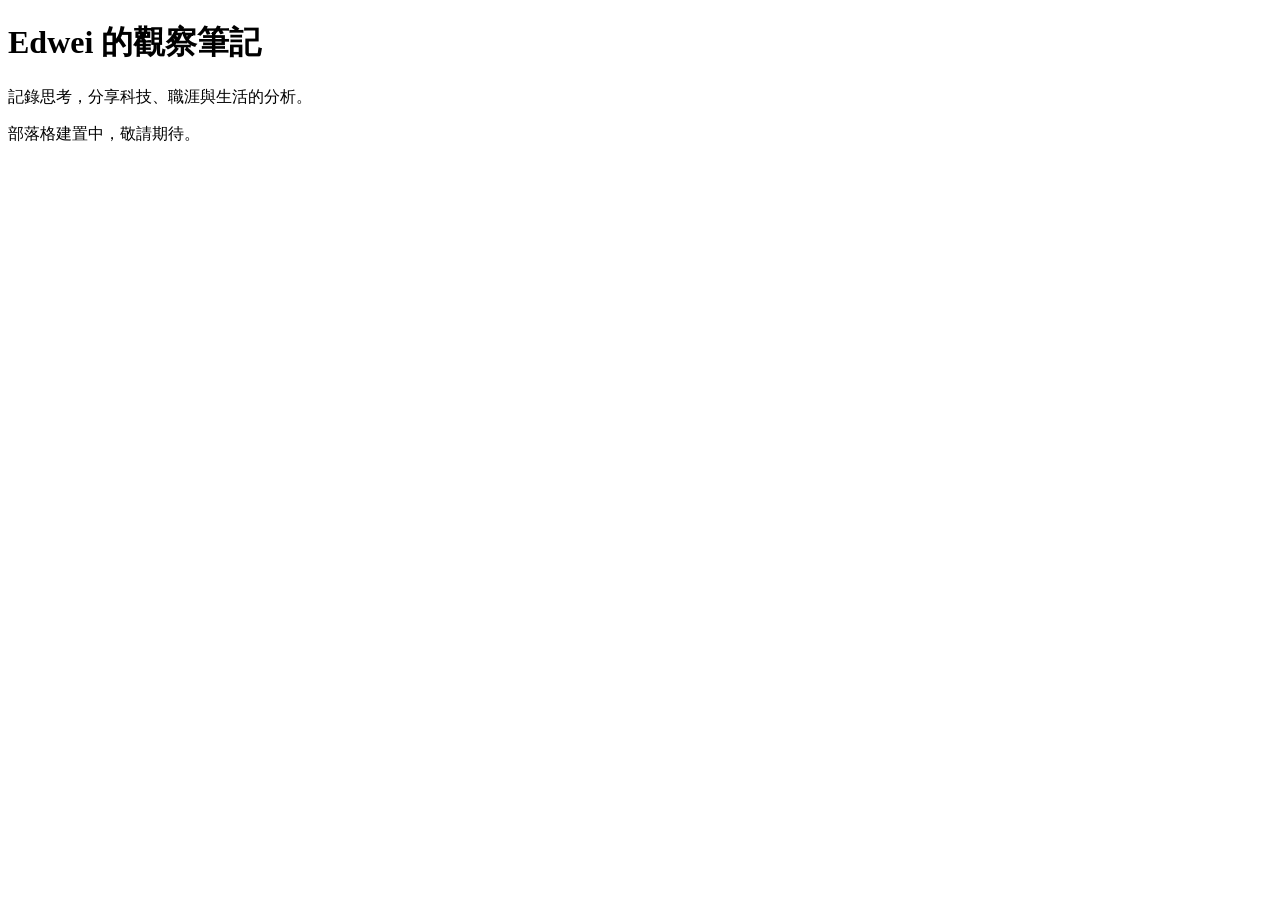
==== index.html @ 311a7c7f "Create index.html 新增首頁標題與部落格簡介，作為 GitHub Pages 上線的初始版本。" ====
<!doctype html>
<html lang="zh-Hant">
<head>
  <meta charset="utf-8">
  <meta name="viewport" content="width=device-width, initial-scale=1">
  <title>Edwei 的觀察筆記</title>
</head>
<body>
  <h1>Edwei 的觀察筆記</h1>
  <p>記錄思考，分享科技、職涯與生活的分析。</p>
  <p>部落格建置中，敬請期待。</p>
</body>
</html>
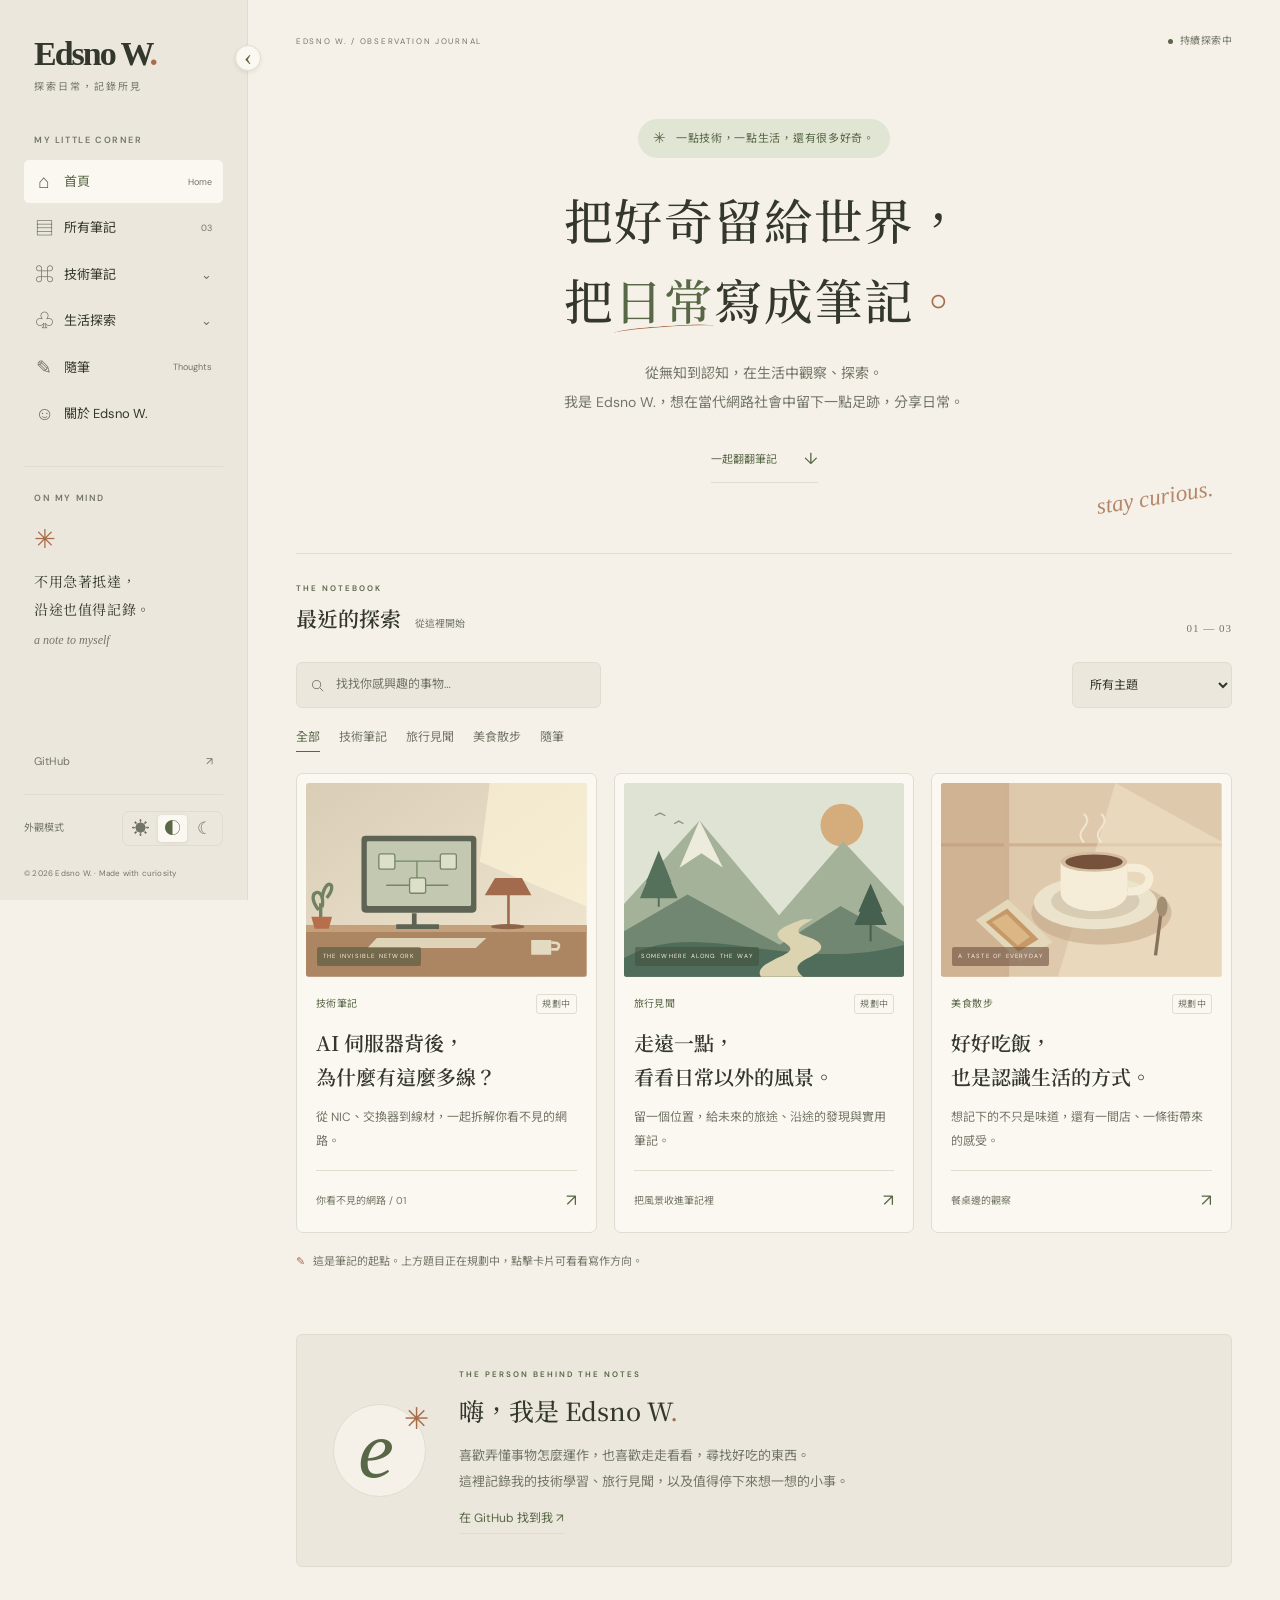
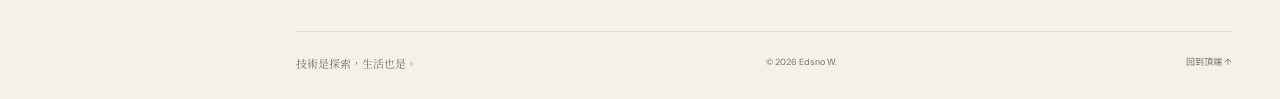
==== commit 486ecd16: "Build Edsno W. personal journal homepage" ====
--- a/index.html
+++ b/index.html
@@ -3,11 +3,60 @@
 <head>
   <meta charset="utf-8">
   <meta name="viewport" content="width=device-width, initial-scale=1">
-  <title>Edwei 的觀察筆記</title>
+  <meta name="description" content="Edsno W. 的觀察筆記。從無知到認知，在生活中觀察、探索。我是 Edsno W.，想在當代網路社會中留下一點足跡，分享日常。">
+  <meta name="color-scheme" content="light dark">
+  <title>Edsno W. 的觀察筆記 — 探索日常，記錄所見</title>
+  <script>
+    (() => {
+      let preference = 'auto';
+      try { preference = localStorage.getItem('edwei-theme') || 'auto'; } catch {}
+      if (!['auto','light','dark'].includes(preference)) preference = 'auto';
+      document.documentElement.dataset.preference = preference;
+      document.documentElement.dataset.theme = preference === 'auto' ? (matchMedia('(prefers-color-scheme: dark)').matches ? 'dark' : 'light') : preference;
+    })();
+  </script>
+  <link rel="stylesheet" href="style.css?v=2">
+  <script src="script.js" defer></script>
 </head>
 <body>
-  <h1>Edwei 的觀察筆記</h1>
-  <p>記錄思考，分享科技、職涯與生活的分析。</p>
-  <p>部落格建置中，敬請期待。</p>
+  <a class="skip-link" href="#main">跳至主要內容</a>
+  <button class="sidebar-toggle" aria-controls="sidebar" aria-expanded="true" aria-label="收合側邊欄"><span aria-hidden="true">‹</span></button>
+  <aside id="sidebar" class="sidebar" aria-label="網站導覽">
+    <a class="brand" href="./"><span class="brand-name">Edsno W<span>.</span></span><span class="brand-caption">探索日常，記錄所見</span></a>
+    <span class="sidebar-label">MY LITTLE CORNER</span>
+    <nav aria-label="主要導覽">
+      <a class="nav-item selected" href="#main"><span aria-hidden="true">⌂</span>首頁<span class="nav-en">Home</span></a>
+      <a class="nav-item" href="#journal" data-filter="全部"><span aria-hidden="true">▤</span>所有筆記<span class="count">03</span></a>
+      <details class="category"><summary><span aria-hidden="true">⌘</span>技術筆記<span class="chevron" aria-hidden="true">⌄</span></summary><div class="subnav"><button data-filter="技術">全部技術筆記</button><button data-filter="網路基礎">網路與資料中心</button><button data-filter="工具應用">工具與實作</button></div></details>
+      <details class="category"><summary><span aria-hidden="true">♧</span>生活探索<span class="chevron" aria-hidden="true">⌄</span></summary><div class="subnav"><button data-filter="旅行">旅行見聞</button><button data-filter="美食">美食散步</button></div></details>
+      <button class="nav-item" data-filter="隨筆"><span aria-hidden="true">✎</span>隨筆<span class="nav-en">Thoughts</span></button>
+      <a class="nav-item" href="#about"><span aria-hidden="true">☺</span>關於 Edsno W.</a>
+    </nav>
+    <section class="sidebar-note"><span class="sidebar-label">ON MY MIND</span><span class="note-mark" aria-hidden="true">✳</span><p>不用急著抵達，<br>沿途也值得記錄。</p><span class="note-caption">a note to myself</span></section>
+    <div class="sidebar-bottom"><a class="github-link" href="https://github.com/EdweiDev" target="_blank" rel="noopener noreferrer">GitHub <span aria-hidden="true">↗</span></a><div class="theme-row"><span id="theme-caption">外觀模式</span><div class="theme-switch" role="group" aria-labelledby="theme-caption"><button data-theme-choice="light" aria-label="淺色模式" title="淺色模式" aria-pressed="false">☀</button><button data-theme-choice="auto" aria-label="跟隨系統" title="跟隨系統" aria-pressed="true">◐</button><button data-theme-choice="dark" aria-label="深色模式" title="深色模式" aria-pressed="false">☾</button></div></div><span class="sidebar-copyright">© <span class="year">2026</span> Edsno W. · Made with curiosity</span></div>
+  </aside>
+  <button class="sidebar-backdrop" aria-label="關閉導覽選單" hidden></button>
+
+  <main id="main">
+    <div class="main-inner">
+      <div class="topline"><span>EDSNO W. / OBSERVATION JOURNAL</span><span class="topline-right"><span class="status-dot"></span> 持續探索中</span></div>
+      <section class="hero" aria-labelledby="hero-title"><span class="hero-pill"><span aria-hidden="true">✳</span> 一點技術，一點生活，還有很多好奇。</span><h1 id="hero-title">把好奇留給世界，<br>把<span class="serif-accent">日常</span>寫成筆記<span class="title-dot">。</span></h1><p>從無知到認知，在生活中觀察、探索。<br>我是 Edsno W.，想在當代網路社會中留下一點足跡，分享日常。</p><a href="#journal" class="hero-link">一起翻翻筆記 <span aria-hidden="true">↓</span></a><span class="hero-scribble" aria-hidden="true">stay curious.</span></section>
+      <section id="journal" aria-labelledby="journal-title">
+        <div class="journal-heading"><div><span class="eyebrow">THE NOTEBOOK</span><h2 id="journal-title" tabindex="-1">最近的探索<span>從這裡開始</span></h2></div><span class="journal-number">01 — 03</span></div>
+        <div class="tools"><div class="search-box"><svg aria-hidden="true" viewBox="0 0 24 24"><circle cx="10.5" cy="10.5" r="6.5"/><path d="m16 16 5 5"/></svg><label class="sr-only" for="search">搜尋筆記</label><input id="search" type="search" placeholder="找找你感興趣的事物…" autocomplete="off"></div><label class="sr-only" for="category-filter">篩選筆記分類</label><select id="category-filter"><option value="全部">所有主題</option value="技術">技術筆記</option><option value="網路基礎">網路與資料中心</option><option value="工具應用">工具與實作</option><option value="旅行">旅行見聞</option><option value="美食">美食散步</option><option value="隨筆">隨筆</option></select></div>
+        <div class="filter-chips" role="group" aria-label="主題快速篩選"><button data-filter="全部" aria-pressed="true" class="active">全部</button><button data-filter="技術" aria-pressed="false">技術筆記</button><button data-filter="旅行" aria-pressed="false">旅行見聞</button><button data-filter="美食" aria-pressed="false">美食散步</button><button data-filter="隨筆" aria-pressed="false">隨筆</button></div>
+        <div class="post-grid">
+          <article class="post" data-categories="技術 網路基礎"><button class="post-open" data-article="network" aria-label="查看規劃：AI 伺服器背後，為什麼有這麼多線？"><div class="post-image scene-desk"><svg viewBox="0 0 420 290" xmlns="http://www.w3.org/2000/svg" aria-hidden="true"><defs><linearGradient id="wall" x2="1" y2="1"><stop stop-color="#d9cdb6"/><stop offset="1" stop-color="#f0e6d1"/></linearGradient></defs><path fill="url(#wall)" d="M0 0h420v290H0z"/><path d="M275 0h145v185L260 118z" fill="#fff7d9" opacity=".6"/><path d="M0 213h420v77H0z" fill="#ac8563"/><path d="M0 213h420v10H0z" fill="#c5a17b"/><rect x="83" y="79" width="172" height="115" rx="6" fill="#5d6454"/><rect x="91" y="87" width="156" height="97" rx="2" fill="#c2c9b0"/><path d="M162 195v19m-27 1h64" stroke="#5d6454" stroke-width="7"/><g stroke="#768764" stroke-width="2" fill="#dce0c9"><path d="M120 117h93m-47 0v36m-46 0h93"/><rect x="109" y="106" width="24" height="23" rx="3"/><rect x="201" y="106" width="24" height="23" rx="3"/><rect x="155" y="142" width="24" height="23" rx="3"/></g><path d="M106 232h164l-16 15H92z" fill="#dfd3b8"/><path d="M303 214v-70m-19 0h38l12 22h-63z" fill="#a36b4e" stroke="#a36b4e" stroke-width="4"/><ellipse cx="302" cy="215" rx="25" ry="4" fill="#8c654b"/><path d="M337 235h30v22h-30z" fill="#e4d9c1"/><path d="M367 239q17-1 9 10h-9" fill="none" stroke="#e4d9c1" stroke-width="4"/><path d="M22 212v-32m-3 10c-24-30 12-38 5-4m0-12c3-34 26-25 7-2" stroke="#718163" stroke-width="5" fill="none"/><path d="M8 200h31l-5 18H13z" fill="#b66e4b"/></svg><span class="image-tag">THE INVISIBLE NETWORK</span></div><div class="post-copy"><div class="post-meta"><span class="category-tag">技術筆記</span><span>規劃中</span></div><h3>AI 伺服器背後，<br>為什麼有這麼多線？</h3><p>從 NIC、交換器到線材，一起拆解你看不見的網路。</p><div class="post-footer"><span>你看不見的網路 / 01</span><span aria-hidden="true">↗</span></div></div></button></article>
+          <article class="post" data-categories="旅行"><button class="post-open" data-article="travel" aria-label="查看規劃：走遠一點，看看日常以外的風景"><div class="post-image scene-travel"><svg viewBox="0 0 420 290" xmlns="http://www.w3.org/2000/svg" aria-hidden="true"><path fill="#dfe3d4" d="M0 0h420v290H0z"/><circle cx="326" cy="63" r="32" fill="#d5ad7c"/><path d="m0 181 113-125 119 142L328 87l92 99v104H0z" fill="#a5b29a"/><path d="m113 56-30 71 33-22 32 22z" fill="#ecebdc"/><path d="m0 222 95-55 138 75 91-58 96 54v52H0z" fill="#728771"/><path d="M0 262c111-65 245 27 420-20v48H0" fill="#506d5b"/><path d="M268 204c-90 31 13 34-30 54-25 11-41 20-33 32h63c-30-25 30-29 27-46-5-20-66-12-12-40z" fill="#dcd3b0"/><path d="M52 185v-76m-26 62 26-62 26 62zm9-24 17-42 17 42z" fill="#55715b" stroke="#55715b" stroke-width="3"/><path d="M369 237v-74m-22 48 22-48 22 48zm6-20 16-37 16 37z" fill="#45604f" stroke="#45604f" stroke-width="3"/><path d="m46 49 8-4 8 4m13 12 7-4 7 4" fill="none" stroke="#879780" stroke-width="2"/></svg><span class="image-tag">SOMEWHERE ALONG THE WAY</span></div><div class="post-copy"><div class="post-meta"><span class="category-tag">旅行見聞</span><span>規劃中</span></div><h3>走遠一點，<br>看看日常以外的風景。</h3><p>留一個位置，給未來的旅途、沿途的發現與實用筆記。</p><div class="post-footer"><span>把風景收進筆記裡</span><span aria-hidden="true">↗</span></div></div></button></article>
+          <article class="post" data-categories="美食"><button class="post-open" data-article="food" aria-label="查看規劃：好好吃飯，也是認識生活的方式"><div class="post-image scene-food"><svg viewBox="0 0 420 290" xmlns="http://www.w3.org/2000/svg" aria-hidden="true"><path fill="#dfc9ad" d="M0 0h420v290H0z"/><path d="M0 0h94v290H0z" fill="#d0b393"/><path d="M94 0h8v290h-8zM0 90h420v5H0z" fill="#b5906b" opacity=".4"/><path d="m261 0 159 88v202H175z" fill="#f4e8cc" opacity=".5"/><ellipse cx="240" cy="194" rx="105" ry="48" fill="#bea182" opacity=".5"/><ellipse cx="231" cy="179" rx="92" ry="40" fill="#ece3cd"/><ellipse cx="231" cy="177" rx="66" ry="27" fill="#d8cdb4"/><path d="M179 118h100v45c0 38-100 38-100 0z" fill="#f6edd8"/><ellipse cx="229" cy="118" rx="50" ry="15" fill="#d4bea0"/><ellipse cx="229" cy="118" rx="43" ry="11" fill="#76513c"/><path d="M279 127h10c36 0 27 40-10 35" stroke="#f6edd8" stroke-width="12" fill="none"/><path d="M214 89c-18-20 17-24 0-43m26 43c-18-20 17-24 0-43" stroke="#f6edd8" stroke-width="3" fill="none" opacity=".8"/><path d="m52 205 48-31 67 64-48 30z" fill="#e4d8bb"/><path d="m67 208 32-20 47 46-30 18z" fill="#c79968"/><path d="m76 208 22-12 35 34-18 13z" fill="#dbb785"/><path d="m329 196-8 62" stroke="#87745b" stroke-width="5"/><ellipse cx="331" cy="185" rx="8" ry="15" fill="#a18e73"/></svg><span class="image-tag">A TASTE OF EVERYDAY</span></div><div class="post-copy"><div class="post-meta"><span class="category-tag">美食散步</span><span>規劃中</span></div><h3>好好吃飯，<br>也是認識生活的方式。</h3><p>想記下的不只是味道，還有一間店、一條街帶來的感受。</p><div class="post-footer"><span>餐桌邊的觀察</span><span aria-hidden="true">↗</span></div></div></button></article>
+        </div>
+        <div class="empty-state" hidden><span aria-hidden="true">✳</span><h3>這一頁，還留著空白。</h3><p>換個關鍵字或主題看看，筆記會慢慢累積。</p><button id="clear-filters">查看所有筆記 ↗</button></div>
+        <p class="planning-note"><span aria-hidden="true">✎</span> 這是筆記的起點。上方題目正在規劃中，點擊卡片可看看寫作方向。</p><span class="sr-only" id="results-status" aria-live="polite"></span>
+      </section>
+      <section class="about-section" id="about"><div class="about-symbol" aria-hidden="true">e<span>✳</span></div><div class="about-copy"><span class="eyebrow">THE PERSON BEHIND THE NOTES</span><h2>嗨，我是 Edsno W<span>.</span></h2><p>喜歡弄懂事物怎麼運作，也喜歡走走看看，尋找好吃的東西。<br>這裡記錄我的技術學習、旅行見聞，以及值得停下來想一想的小事。</p><a href="https://github.com/EdweiDev" target="_blank" rel="noopener noreferrer">在 GitHub 找到我 ↗</a></div></section>
+      <footer><span class="footer-note">技術是探索，生活也是。</span><span>© <span class="year">2026</span> Edsno W.</span><a href="#main">回到頂端 ↑</a></footer>
+    </div>
+  </main>
+  <dialog id="article-dialog" aria-labelledby="dialog-title"><button class="dialog-close" aria-label="關閉文章規劃">×</button><span class="eyebrow">WORK IN PROGRESS / 文章規劃</span><h2 id="dialog-title"></h2><p id="dialog-description"></p><h3>想一起探索的問題</h3><ul id="dialog-outline"></ul><p class="dialog-note">這篇還在醞釀中，正式文章完成後會放在這裡。</p><button class="dialog-done">繼續逛逛 ↗</button></dialog>
 </body>
 </html>
--- a/style.css
+++ b/style.css
@@ -0,0 +1,19 @@
+@import url('https://fonts.googleapis.com/css2?family=DM+Sans:wght@400;500;600;700&family=Noto+Sans+TC:wght@400;500;600;700&family=Noto+Serif+TC:wght@500;600;700&display=swap');
+:root{color-scheme:light;--bg:#f5f1e8;--sidebar:#ebe7dc;--surface:#fbf8f1;--text:#33372c;--muted:#737667;--line:#deddd0;--accent:#586746;--accent-soft:#e1e5d4;--warm:#a76c4a;--shadow:0 12px 30px #3a3e2710;--side-width:248px}
+:root[data-theme=dark]{color-scheme:dark;--bg:#22251f;--sidebar:#1c201a;--surface:#2b3026;--text:#e8e6db;--muted:#b0b5a4;--line:#414735;--accent:#bccb9c;--accent-soft:#394430;--warm:#d9a27b;--shadow:0 12px 30px #0002}
+*{box-sizing:border-box}html{scroll-behavior:smooth;scroll-padding-top:30px}body{margin:0;font:14px/1.8 'DM Sans','Noto Sans TC',sans-serif;background:var(--bg);color:var(--text)}button,input,select{font:inherit;color:inherit}button,a,summary,select{-webkit-tap-highlight-color:transparent}a{color:inherit;text-decoration:none}button{cursor:pointer;border:0;background:none;padding:0}a:hover,button:hover{color:var(--accent)}button:focus-visible,a:focus-visible,input:focus-visible,select:focus-visible,summary:focus-visible{outline:2px solid var(--warm);outline-offset:4px}h1,h2,h3,p{margin:0}svg{display:block}button{text-align:left}[hidden]{display:none!important}.sr-only{position:absolute;width:1px;height:1px;padding:0;overflow:hidden;clip:rect(0,0,0,0);white-space:nowrap}.skip-link{position:fixed;top:-60px;left:20px;z-index:100;padding:10px;background:var(--surface)}.skip-link:focus{top:10px}
+.sidebar{position:fixed;inset:0 auto 0 0;width:var(--side-width);background:var(--sidebar);border-right:1px solid var(--line);padding:35px 24px 20px;display:flex;flex-direction:column;overflow-y:auto;z-index:30;transition:transform .25s}.brand{display:flex;flex-direction:column;align-items:flex-start;line-height:1.15;padding:0 10px;margin-bottom:39px}.brand-name{font:bold 43px/1.1 Georgia,serif;letter-spacing:-2.8px}.brand-name>span{color:var(--warm)}.brand-caption{font-size:10px;letter-spacing:2px;color:var(--muted);margin-top:9px}.sidebar-label{display:block;font-size:9px;letter-spacing:1.6px;color:var(--muted);font-weight:600;margin:0 10px 12px}nav{display:flex;flex-direction:column;gap:3px}.nav-item,summary{display:flex;align-items:center;gap:11px;padding:10px 11px;font-size:12px;border-radius:5px;min-height:43px;width:100%;cursor:pointer;list-style:none}summary::-webkit-details-marker{display:none}.nav-item>span:first-child,summary>span:first-child{font-size:19px;width:18px;text-align:center;line-height:1;color:var(--muted)}.nav-item.selected{background:var(--surface);color:var(--accent)}.nav-item.selected>span:first-child{color:var(--accent)}.nav-en{font-size:9px;color:var(--muted);margin-left:auto}.count{margin-left:auto;font-size:9px;background:var(--soft);color:var(--muted)}.chevron{margin-left:auto;color:var(--muted)}.category[open] summary{color:var(--accent)}.category[open] .chevron{transform:rotate(180deg)}.nav-item:hover,summary:hover{background:var(--surface)}.subnav{margin:4px 0 8px 30px;padding-left:9px;border-left:1px solid var(--line)}.subnav button{display:block;font-size:11px;color:var(--muted);width:100%;padding:8px 0 8px 7px;border-radius:3px}.subnav button:hover{color:var(--accent);background:var(--surface)}.sidebar-note{margin:31px 0 24px;border-top:1px solid var(--line);padding:23px 10px 0}.sidebar-note .sidebar-label{margin:0}.note-mark{display:block;font-size:26px;line-height:1.2;color:var(--warm);margin:17px 0 12px}.sidebar-note p{font-family:'Noto Serif TC',serif;font-size:14px;line-height:2;letter-spacing:.6px}.note-caption{font:italic 12px Georgia,serif;color:var(--muted);display:block;margin-top:10px}.sidebar-bottom{margin-top:auto;padding-top:20px}.github-link{display:flex;justify-content:space-between;padding:9px 10px;font-size:11px;color:var(--muted)}.theme-row{display:flex;align-items:center;justify-content:space-between;margin:13px 0 20px;padding:16px 0 0;border-top:1px solid var(--line);gap:8px}.theme-row>span{font-size:10px;color:var(--muted)}.theme-switch{display:flex;border:1px solid var(--line);padding:3px;gap:3px;border-radius:7px}.theme-switch button{width:29px;height:27px;display:grid;place-content:center;color:var(--muted);font-size:17px;border-radius:4px}.theme-switch button[aria-pressed=true]{background:var(--surface);box-shadow:0 1px 4px #0001;color:var(--accent)}.sidebar-copyright{font-size:8px;color:var(--muted);display:block;letter-spacing:.2px}.sidebar-toggle{position:fixed;top:45px;left:calc(var(--side-width) - 13px);width:26px;height:26px;border-radius:50%;border:1px solid var(--line);background:var(--surface);color:var(--accent);display:grid;place-items:center;z-index:35;box-shadow:0 2px 5px #0001;transition:left .25s}.sidebar-toggle>span{font:24px/1 Georgia,serif;transform:translateY(-1px)}body.sidebar-collapsed .sidebar{transform:translateX(-100%)}body.sidebar-collapsed .sidebar-toggle{left:15px}body.sidebar-collapsed .sidebar-toggle>span{transform:rotate(180deg)}body.sidebar-collapsed main{margin-left:0}.sidebar-backdrop{display:none}
+main{margin-left:var(--side-width);transition:margin-left .25s}.main-inner{max-width:1360px;padding:32px 48px 0;margin:auto}.topline{display:flex;justify-content:space-between;color:var(--muted);font-size:8px;letter-spacing:1.7px;align-items:center}.topline-right{letter-spacing:.5px;display:flex;align-items:center;gap:7px;font-size:10px}.status-dot{width:5px;height:5px;border-radius:50%;background:var(--accent)}.hero{position:relative;padding:69px 0 70px;text-align:center}.hero-pill{display:inline-flex;align-items:center;gap:9px;font-size:10px;color:var(--accent);background:var(--accent-soft);border-radius:30px;padding:6px 15px;letter-spacing:.7px}.hero-pill>span{font-size:15px}h1{font-family:'Noto Serif TC',serif;font-weight:500;font-size:clamp(32px,3.8vw,53px);line-height:1.65;letter-spacing:1px;margin:21px 0 19px}.serif-accent{color:var(--accent);position:relative}.serif-accent:after{content:'';position:absolute;bottom:1px;left:0;width:100%;height:6px;border-top:1px solid var(--warm);border-radius:50%;transform:rotate(-4deg)}.title-dot{color:var(--warm)}.hero>p{font-size:12px;color:var(--muted);line-height:2.1}.mobile-break{display:none}.hero-link{display:inline-flex;font-size:11px;gap:27px;align-items:center;color:var(--accent);border-bottom:1px solid var(--line);padding:8px 0;margin-top:20px}.hero-link>span{font-size:16px}.hero-scribble{font:italic 23px Georgia,serif;color:var(--warm);position:absolute;right:18px;bottom:42px;transform:rotate(-9deg);opacity:.8}.eyebrow{display:block;font-size:8px;letter-spacing:2px;font-weight:600;color:var(--accent)}.journal-heading{display:flex;justify-content:space-between;align-items:flex-end;border-top:1px solid var(--line);padding-top:27px}.journal-heading h2{font-family:'Noto Serif TC',serif;font-weight:600;font-size:21px;margin-top:5px}.journal-heading h2>span{font-family:'Noto Sans TC',sans-serif;font-weight:400;font-size:10px;color:var(--muted);margin-left:14px}.journal-number{font:11px Georgia,serif;letter-spacing:1px;color:var(--muted);padding-bottom:4px}.tools{display:flex;justify-content:space-between;margin:24px 0 16px;gap:15px}.search-box{display:flex;align-items:center;gap:9px;background:var(--sidebar);border:1px solid var(--line);border-radius:6px;width:305px;padding:10px 13px}.search-box svg{width:15px;height:15px;stroke:var(--muted);stroke-width:1.5;fill:none;flex-shrink:0}.search-box input{width:100%;border:0;background:none;font-size:11px;min-width:0;outline-offset:7px}.search-box input::placeholder{color:var(--muted)}.tools select{width:160px;padding:9px 13px;background:var(--sidebar);border:1px solid var(--line);border-radius:6px;font-size:11px;cursor:pointer}.filter-chips{display:flex;gap:19px;flex-wrap:wrap;margin:0 0 21px}.filter-chips button{font-size:10px;color:var(--muted);padding:3px 0;border-bottom:1px solid transparent}.filter-chips button.active{color:var(--accent);border-color:var(--accent)}.post-grid{display:grid;grid-template-columns:repeat(3,minmax(0,1fr));gap:17px}.post{border:1px solid var(--line);border-radius:7px;padding:9px;background:var(--surface);transition:transform .2s,box-shadow .2s;min-width:0}.post:hover{transform:translateY(-4px);box-shadow:var(--shadow)}.post-open{display:block;width:100%;height:100%;color:var(--text);border-radius:3px}.post-open:hover{color:var(--text)}.post-image{position:relative;overflow:hidden;border-radius:3px;aspect-ratio:420/290}.post-image svg{width:100%;height:100%;transition:transform .4s}.post:hover .post-image svg{transform:scale(1.035)}.image-tag{position:absolute;bottom:11px;left:11px;color:#f9f1dd;font-size:6px;letter-spacing:1.2px;background:#3f4d3980;padding:4px 6px;border-radius:2px}.scene-food .image-tag{background:#6d503e99}.post-copy{padding:17px 10px 7px}.post-meta{display:flex;align-items:center;justify-content:space-between;font-size:8px;color:var(--muted);letter-spacing:.4px}.category-tag{color:var(--accent)}.post-meta>span:last-child{border:1px solid var(--line);padding:1px 5px;border-radius:3px;font-size:7px}.post h3{font-family:'Noto Serif TC',serif;font-size:clamp(15px,1.4vw,19px);line-height:1.7;font-weight:600;margin:12px 0}.post-copy>p{font-size:10px;color:var(--muted);line-height:1.95;min-height:40px}.post-footer{display:flex;align-items:center;justify-content:space-between;font-size:8px;color:var(--muted);padding-top:14px;margin-top:17px;border-top:1px solid var(--line);gap:5px}.post-footer>span:last-child{font-size:17px;color:var(--accent)}.planning-note{font-size:10px;color:var(--muted);padding:19px 0;display:flex;gap:8px}.planning-note>span{color:var(--warm)}.empty-state{text-align:center;padding:60px 15px;background:var(--sidebar);border-radius:5px}.empty-state>span{font-size:30px;color:var(--warm)}.empty-state h3{font-family:'Noto Serif TC',serif;font-weight:500;margin:10px;font-size:22px}.empty-state p{font-size:12px;color:var(--muted)}.empty-state button{margin-top:15px;color:var(--accent);font-size:12px}
+.about-section{margin-top:43px;margin-bottom:64px;border:1px solid var(--line);border-radius:6px;padding:32px 36px;display:flex;gap:33px;align-items:center;background:var(--sidebar);scroll-margin-top:30px}.about-symbol{position:relative;flex-shrink:0;display:grid;place-items:center;width:93px;height:93px;border-radius:50%;background:var(--bg);border:1px solid var(--line);font:italic 80px/1 Georgia,serif;color:var(--accent);padding-right:7px}.about-symbol>span{position:absolute;right:-4px;top:-1px;font:30px/1 Georgia,serif;color:var(--warm)}.about-copy h2{font-family:'Noto Serif TC',serif;font-size:25px;font-weight:500;margin:7px 0 10px}.about-copy h2>span{color:var(--warm)}.about-copy p{font-size:11px;line-height:2;color:var(--muted)}.about-copy a{display:inline-block;font-size:10px;border-bottom:1px solid var(--line);padding-bottom:3px;margin-top:13px;color:var(--accent)}footer{border-top:1px solid var(--line);padding:22px 0 25px;display:flex;justify-content:space-between;gap:16px;font-size:9px;color:var(--muted)}.footer-note{font-family:'Noto Serif TC',serif;font-size:11px}dialog{color:var(--text);background:var(--surface);border:1px solid var(--line);border-radius:10px;width:min(540px,calc(100% - 36px));max-height:85dvh;padding:45px 35px 30px;box-shadow:0 25px 80px #0003}dialog::backdrop{background:#1e241b80;backdrop-filter:blur(4px)}.dialog-close{position:absolute;right:18px;top:12px;font-size:26px;color:var(--muted);padding:3px 7px}dialog h2{font:500 26px/1.6 'Noto Serif TC',serif;margin:18px 0}dialog p,dialog li{font-size:13px;line-height:2;color:var(--muted)}dialog h3{font-size:13px;margin-top:24px;font-weight:500}dialog ul{padding-left:20px}.dialog-note{border-top:1px solid var(--line);padding-top:18px;margin-top:24px}.dialog-done{font-size:12px;margin-top:18px;color:var(--accent)}:root[data-theme=dark] .post-image{filter:brightness(.8) saturate(.8)}
+@media(min-width:1500px){.main-inner{padding-left:65px;padding-right:65px}.hero{padding-top:85px;padding-bottom:85px}.post-copy{padding:20px 14px 10px}.post h3{font-size:21px}.post-copy>p{font-size:12px}.post-meta{font-size:10px}.post-footer{font-size:10px}}
+@media(max-width:1100px){:root{--side-width:225px}.sidebar{padding:28px 18px 18px}.main-inner{padding:27px 30px 0}.hero{padding-top:57px;padding-bottom:65px}h1{font-size:38px}.hero-scribble{font-size:19px;right:0;bottom:28px}.post-grid{grid-template-columns:repeat(2,minmax(0,1fr));gap:16px}.post h3{font-size:18px}.post-copy>p{font-size:11px}.post-grid>.post:last-child{grid-column:auto}.topline{font-size:7px;letter-spacing:1.2px}.about-section{padding:28px;gap:25px}.about-symbol{width:75px;height:75px;font-size:65px}}
+@media(max-width:760px){:root{--side-width:248px}.sidebar{transform:translateX(-100%);padding-top:29px}.sidebar-toggle{left:17px;top:18px;width:31px;height:31px;background:var(--sidebar)}.sidebar-toggle>span{font-size:0;transform:none}.sidebar-toggle>span:after{content:'☰';font:16px/1 sans-serif}.sidebar-mobile-open .sidebar{transform:none}.sidebar-mobile-open .sidebar-toggle{left:calc(var(--side-width) - 13px)}.sidebar-mobile-open .sidebar-toggle>span:after{content:'×';font-size:23px}.sidebar-mobile-open .sidebar-backdrop{display:block;position:fixed;inset:0;background:#18201466;z-index:25}main,body.sidebar-collapsed main{margin-left:0}.main-inner{padding:26px 23px 0}.topline{padding-left:39px;min-height:18px;font-size:7px;letter-spacing:.9px}.topline-right{font-size:8px;gap:5px;letter-spacing:0}.hero{padding-top:57px;padding-bottom:62px}.hero-pill{font-size:9px;padding:5px 12px;letter-spacing:0}h1{font-size:clamp(28px,6vw,39px);line-height:1.75;letter-spacing:0;margin:22px 0 17px}.hero>p{font-size:11px;line-height:2.1}.mobile-break{display:block}.hero-link{font-size:10px;margin-top:17px}.hero-scribble{font-size:18px;bottom:18px;right:9px}.journal-heading{padding-top:24px}.journal-heading h2{font-size:20px}.journal-heading h2>span{font-size:9px;margin-left:11px}.journal-number{font-size:10px}.tools{gap:9px;margin-top:20px}.search-box{width:auto;flex:1;min-width:0;padding:9px 10px}.tools select{width:119px;padding:9px 7px;font-size:10px}.search-box input{font-size:10px}.filter-chips{gap:20px;margin-bottom:18px}.post-grid{gap:13px}.post{padding:7px}.post-copy{padding:12px 5px 4px}.post h3{font-size:15px;margin:10px 0;line-height:1.75}.post-copy>p{font-size:10px;min-height:58px}.image-tag{font-size:5px;letter-spacing:.5px;bottom:7px;left:7px;padding:3px 4px}.post-footer{font-size:7px;margin-top:12px;padding-top:9px}.post-meta{font-size:8px;letter-spacing:0}.post-meta>span:last-child{font-size:7px;padding:0 3px}.planning-note{font-size:9px;line-height:1.9}.about-section{margin-top:27px;margin-bottom:38px;padding:26px 23px;gap:20px;align-items:flex-start}.about-copy h2{font-size:22px}.about-copy p{font-size:10px}.about-symbol{width:55px;height:55px;font-size:47px;margin-top:25px}.about-symbol>span{font-size:23px}.about-copy .eyebrow{font-size:6px;letter-spacing:1.1px}footer{font-size:8px;gap:12px;flex-wrap:wrap}.footer-note{font-size:10px;width:100%}dialog{padding:42px 25px 25px}dialog h2{font-size:23px}}
+@media(max-width:380px){.main-inner{padding-left:18px;padding-right:18px}.topline-right{display:none}.post-grid{grid-template-columns:1fr}.post h3{font-size:21px}.post-copy{padding:18px 12px 9px}.post-copy>p{font-size:12px;min-height:0}.post-meta{font-size:10px}.post-footer{font-size:9px}.image-tag{font-size:7px;letter-spacing:1px}.about-section{padding:22px 18px;gap:14px}}
+.nav-item,summary{font-size:13px}.hero>p{font-size:14px}.hero-pill{font-size:11px}.post h3{font-size:20px}.post-copy>p{font-size:12px;min-height:47px}.post-meta{font-size:10px}.post-meta>span:last-child{font-size:9px}.post-footer{font-size:10px}.search-box input,.tools select{font-size:12px}.filter-chips button{font-size:12px}.planning-note{font-size:11px}.about-copy p{font-size:13px}.about-copy a{font-size:12px}
+@media(max-width:760px){.hero>p{font-size:12px}.hero-pill{font-size:9px}.post h3{font-size:16px}.post-copy>p{font-size:11px;min-height:64px}.post-meta{font-size:9px}.post-meta>span:last-child{font-size:8px}.post-footer{font-size:8px}.filter-chips{gap:16px}.filter-chips button{font-size:11px}.tools select,.search-box input{font-size:10px}.about-copy p{font-size:12px}.planning-note{font-size:10px}}
+@media(max-width:380px){.post h3{font-size:21px}.post-copy>p{font-size:12px;min-height:0}}
+@media(min-width:761px) and (max-height:820px){.sidebar-note{display:none}.hero{padding-top:35px;padding-bottom:30px}.hero h1{margin-top:17px;margin-bottom:14px}.hero-scribble{bottom:12px}.brand{margin-bottom:28px}}
+@media(max-width:760px){.sidebar-note{display:none}.hero{padding-top:42px;padding-bottom:49px}}
+@media(max-width:560px){.post-grid{grid-template-columns:1fr}.post-copy{padding:18px 13px 10px}.post h3{font-size:22px}.post-copy>p{font-size:13px;min-height:0}.post-meta{font-size:11px}.post-meta>span:last-child{font-size:10px}.post-footer{font-size:11px;padding-top:13px;margin-top:17px}.image-tag{font-size:7px;letter-spacing:1px;bottom:13px;left:13px;padding:4px 7px}}
+.brand-name{font-size:34px;letter-spacing:-2px;white-space:nowrap}
+@media(prefers-reduced-motion:reduce){html{scroll-behavior:auto}*,*:before,*:after{transition:none!important;animation:none!important}}
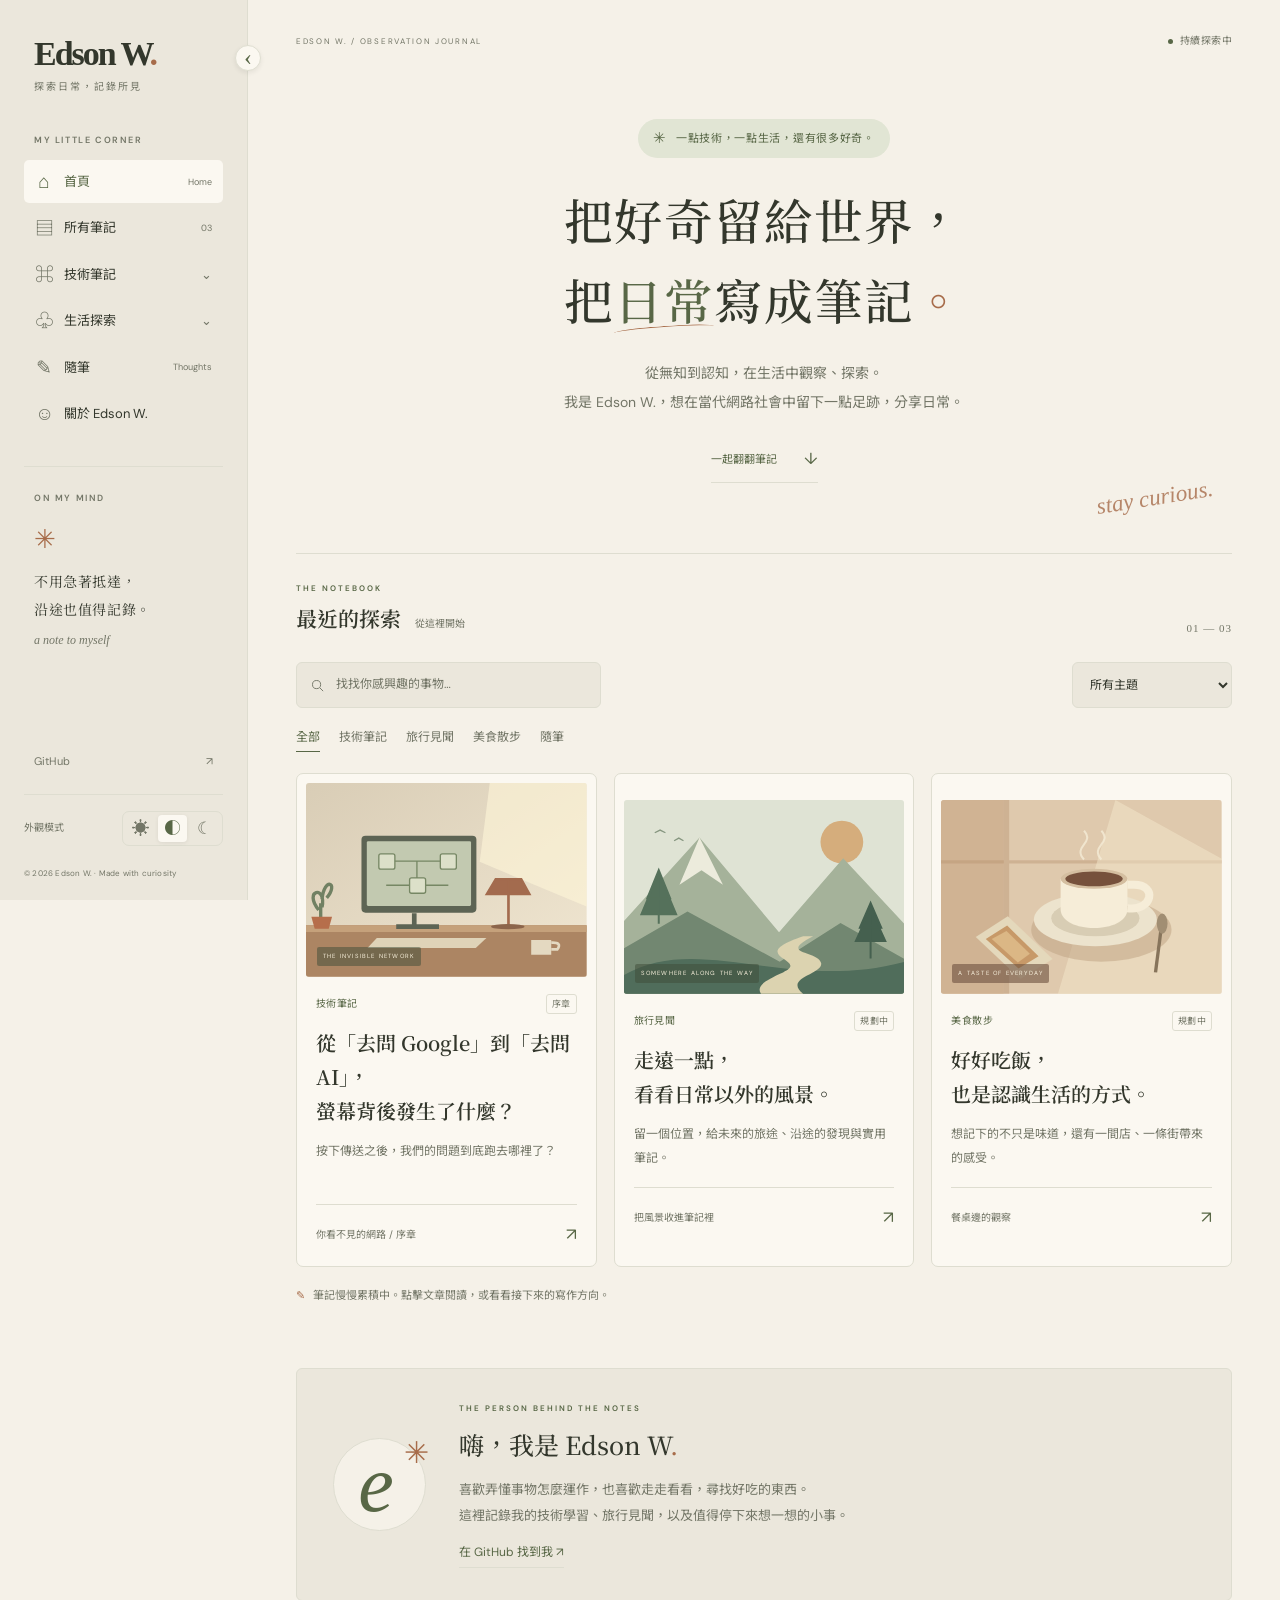
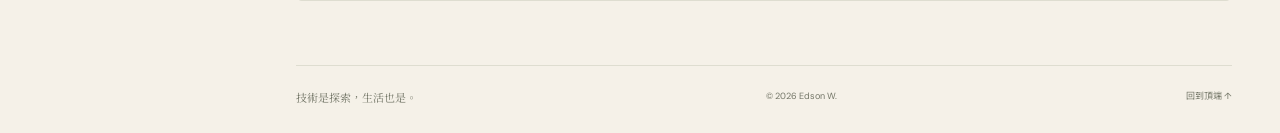
==== commit 6401c463: "發布你看不見的網路序章，並修正作者名稱為 Edson W. 加入文章閱讀版面、目錄、閱讀進度與概念圖；更新首頁及技術分類入口，統一全站作者署名。" ====
--- a/index.html
+++ b/index.html
@@ -3,9 +3,9 @@
 <head>
   <meta charset="utf-8">
   <meta name="viewport" content="width=device-width, initial-scale=1">
-  <meta name="description" content="Edsno W. 的觀察筆記。從無知到認知，在生活中觀察、探索。我是 Edsno W.，想在當代網路社會中留下一點足跡，分享日常。">
+  <meta name="description" content="Edson W. 的觀察筆記。從無知到認知，在生活中觀察、探索。我是 Edson W.，想在當代網路社會中留下一點足跡，分享日常。">
   <meta name="color-scheme" content="light dark">
-  <title>Edsno W. 的觀察筆記 — 探索日常，記錄所見</title>
+  <title>Edson W. 的觀察筆記 — 探索日常，記錄所見</title>
   <script>
     (() => {
       let preference = 'auto';
@@ -15,46 +15,46 @@
       document.documentElement.dataset.theme = preference === 'auto' ? (matchMedia('(prefers-color-scheme: dark)').matches ? 'dark' : 'light') : preference;
     })();
   </script>
-  <link rel="stylesheet" href="style.css?v=2">
-  <script src="script.js" defer></script>
+  <link rel="stylesheet" href="/style.css?v=3">
+  <script src="/script.js?v=5" defer></script>
 </head>
 <body>
   <a class="skip-link" href="#main">跳至主要內容</a>
   <button class="sidebar-toggle" aria-controls="sidebar" aria-expanded="true" aria-label="收合側邊欄"><span aria-hidden="true">‹</span></button>
   <aside id="sidebar" class="sidebar" aria-label="網站導覽">
-    <a class="brand" href="./"><span class="brand-name">Edsno W<span>.</span></span><span class="brand-caption">探索日常，記錄所見</span></a>
+    <a class="brand" href="./"><span class="brand-name">Edson W<span>.</span></span><span class="brand-caption">探索日常，記錄所見</span></a>
     <span class="sidebar-label">MY LITTLE CORNER</span>
     <nav aria-label="主要導覽">
       <a class="nav-item selected" href="#main"><span aria-hidden="true">⌂</span>首頁<span class="nav-en">Home</span></a>
       <a class="nav-item" href="#journal" data-filter="全部"><span aria-hidden="true">▤</span>所有筆記<span class="count">03</span></a>
-      <details class="category"><summary><span aria-hidden="true">⌘</span>技術筆記<span class="chevron" aria-hidden="true">⌄</span></summary><div class="subnav"><button data-filter="技術">全部技術筆記</button><button data-filter="網路基礎">網路與資料中心</button><button data-filter="工具應用">工具與實作</button></div></details>
-      <details class="category"><summary><span aria-hidden="true">♧</span>生活探索<span class="chevron" aria-hidden="true">⌄</span></summary><div class="subnav"><button data-filter="旅行">旅行見聞</button><button data-filter="美食">美食散步</button></div></details>
+      <details class="category"><summary><span aria-hidden="true">⌘</span>技術筆記<span class="chevron" aria-hidden="true">⌄</span></summary><div class="subnav"><a href="/blog/tech/">全部技術筆記</a><button data-filter="網路基礎">網路與資料中心</button><button data-filter="工具應用">工具與實作</button></div></details>
+      <details class="category"><summary><span aria-hidden="true">♧</span>生活探索<span class="chevron" aria-hidden="true">⌄</span></summary><div class="subnav"><a href="/blog/travel/">旅行見聞</a><a href="/blog/foodie/">美食散步</a></div></details>
       <button class="nav-item" data-filter="隨筆"><span aria-hidden="true">✎</span>隨筆<span class="nav-en">Thoughts</span></button>
-      <a class="nav-item" href="#about"><span aria-hidden="true">☺</span>關於 Edsno W.</a>
+      <a class="nav-item" href="#about"><span aria-hidden="true">☺</span>關於 Edson W.</a>
     </nav>
     <section class="sidebar-note"><span class="sidebar-label">ON MY MIND</span><span class="note-mark" aria-hidden="true">✳</span><p>不用急著抵達，<br>沿途也值得記錄。</p><span class="note-caption">a note to myself</span></section>
-    <div class="sidebar-bottom"><a class="github-link" href="https://github.com/EdweiDev" target="_blank" rel="noopener noreferrer">GitHub <span aria-hidden="true">↗</span></a><div class="theme-row"><span id="theme-caption">外觀模式</span><div class="theme-switch" role="group" aria-labelledby="theme-caption"><button data-theme-choice="light" aria-label="淺色模式" title="淺色模式" aria-pressed="false">☀</button><button data-theme-choice="auto" aria-label="跟隨系統" title="跟隨系統" aria-pressed="true">◐</button><button data-theme-choice="dark" aria-label="深色模式" title="深色模式" aria-pressed="false">☾</button></div></div><span class="sidebar-copyright">© <span class="year">2026</span> Edsno W. · Made with curiosity</span></div>
+    <div class="sidebar-bottom"><a class="github-link" href="https://github.com/EdweiDev" target="_blank" rel="noopener noreferrer">GitHub <span aria-hidden="true">↗</span></a><div class="theme-row"><span id="theme-caption">外觀模式</span><div class="theme-switch" role="group" aria-labelledby="theme-caption"><button data-theme-choice="light" aria-label="淺色模式" title="淺色模式" aria-pressed="false">☀</button><button data-theme-choice="auto" aria-label="跟隨系統" title="跟隨系統" aria-pressed="true">◐</button><button data-theme-choice="dark" aria-label="深色模式" title="深色模式" aria-pressed="false">☾</button></div></div><span class="sidebar-copyright">© <span class="year">2026</span> Edson W. · Made with curiosity</span></div>
   </aside>
   <button class="sidebar-backdrop" aria-label="關閉導覽選單" hidden></button>
 
   <main id="main">
     <div class="main-inner">
-      <div class="topline"><span>EDSNO W. / OBSERVATION JOURNAL</span><span class="topline-right"><span class="status-dot"></span> 持續探索中</span></div>
-      <section class="hero" aria-labelledby="hero-title"><span class="hero-pill"><span aria-hidden="true">✳</span> 一點技術，一點生活，還有很多好奇。</span><h1 id="hero-title">把好奇留給世界，<br>把<span class="serif-accent">日常</span>寫成筆記<span class="title-dot">。</span></h1><p>從無知到認知，在生活中觀察、探索。<br>我是 Edsno W.，想在當代網路社會中留下一點足跡，分享日常。</p><a href="#journal" class="hero-link">一起翻翻筆記 <span aria-hidden="true">↓</span></a><span class="hero-scribble" aria-hidden="true">stay curious.</span></section>
+      <div class="topline"><span>EDSON W. / OBSERVATION JOURNAL</span><span class="topline-right"><span class="status-dot"></span> 持續探索中</span></div>
+      <section class="hero" aria-labelledby="hero-title"><span class="hero-pill"><span aria-hidden="true">✳</span> 一點技術，一點生活，還有很多好奇。</span><h1 id="hero-title">把好奇留給世界，<br>把<span class="serif-accent">日常</span>寫成筆記<span class="title-dot">。</span></h1><p>從無知到認知，在生活中觀察、探索。<br>我是 Edson W.，想在當代網路社會中留下一點足跡，分享日常。</p><a href="#journal" class="hero-link">一起翻翻筆記 <span aria-hidden="true">↓</span></a><span class="hero-scribble" aria-hidden="true">stay curious.</span></section>
       <section id="journal" aria-labelledby="journal-title">
         <div class="journal-heading"><div><span class="eyebrow">THE NOTEBOOK</span><h2 id="journal-title" tabindex="-1">最近的探索<span>從這裡開始</span></h2></div><span class="journal-number">01 — 03</span></div>
         <div class="tools"><div class="search-box"><svg aria-hidden="true" viewBox="0 0 24 24"><circle cx="10.5" cy="10.5" r="6.5"/><path d="m16 16 5 5"/></svg><label class="sr-only" for="search">搜尋筆記</label><input id="search" type="search" placeholder="找找你感興趣的事物…" autocomplete="off"></div><label class="sr-only" for="category-filter">篩選筆記分類</label><select id="category-filter"><option value="全部">所有主題</option value="技術">技術筆記</option><option value="網路基礎">網路與資料中心</option><option value="工具應用">工具與實作</option><option value="旅行">旅行見聞</option><option value="美食">美食散步</option><option value="隨筆">隨筆</option></select></div>
         <div class="filter-chips" role="group" aria-label="主題快速篩選"><button data-filter="全部" aria-pressed="true" class="active">全部</button><button data-filter="技術" aria-pressed="false">技術筆記</button><button data-filter="旅行" aria-pressed="false">旅行見聞</button><button data-filter="美食" aria-pressed="false">美食散步</button><button data-filter="隨筆" aria-pressed="false">隨筆</button></div>
         <div class="post-grid">
-          <article class="post" data-categories="技術 網路基礎"><button class="post-open" data-article="network" aria-label="查看規劃：AI 伺服器背後，為什麼有這麼多線？"><div class="post-image scene-desk"><svg viewBox="0 0 420 290" xmlns="http://www.w3.org/2000/svg" aria-hidden="true"><defs><linearGradient id="wall" x2="1" y2="1"><stop stop-color="#d9cdb6"/><stop offset="1" stop-color="#f0e6d1"/></linearGradient></defs><path fill="url(#wall)" d="M0 0h420v290H0z"/><path d="M275 0h145v185L260 118z" fill="#fff7d9" opacity=".6"/><path d="M0 213h420v77H0z" fill="#ac8563"/><path d="M0 213h420v10H0z" fill="#c5a17b"/><rect x="83" y="79" width="172" height="115" rx="6" fill="#5d6454"/><rect x="91" y="87" width="156" height="97" rx="2" fill="#c2c9b0"/><path d="M162 195v19m-27 1h64" stroke="#5d6454" stroke-width="7"/><g stroke="#768764" stroke-width="2" fill="#dce0c9"><path d="M120 117h93m-47 0v36m-46 0h93"/><rect x="109" y="106" width="24" height="23" rx="3"/><rect x="201" y="106" width="24" height="23" rx="3"/><rect x="155" y="142" width="24" height="23" rx="3"/></g><path d="M106 232h164l-16 15H92z" fill="#dfd3b8"/><path d="M303 214v-70m-19 0h38l12 22h-63z" fill="#a36b4e" stroke="#a36b4e" stroke-width="4"/><ellipse cx="302" cy="215" rx="25" ry="4" fill="#8c654b"/><path d="M337 235h30v22h-30z" fill="#e4d9c1"/><path d="M367 239q17-1 9 10h-9" fill="none" stroke="#e4d9c1" stroke-width="4"/><path d="M22 212v-32m-3 10c-24-30 12-38 5-4m0-12c3-34 26-25 7-2" stroke="#718163" stroke-width="5" fill="none"/><path d="M8 200h31l-5 18H13z" fill="#b66e4b"/></svg><span class="image-tag">THE INVISIBLE NETWORK</span></div><div class="post-copy"><div class="post-meta"><span class="category-tag">技術筆記</span><span>規劃中</span></div><h3>AI 伺服器背後，<br>為什麼有這麼多線？</h3><p>從 NIC、交換器到線材，一起拆解你看不見的網路。</p><div class="post-footer"><span>你看不見的網路 / 01</span><span aria-hidden="true">↗</span></div></div></button></article>
+          <article class="post" data-categories="技術 網路基礎"><a class="post-open" href="/blog/tech/invisible-network/prologue/" aria-label="閱讀文章：從去問 Google 到去問 AI，螢幕背後發生了什麼？"><div class="post-image scene-desk"><svg viewBox="0 0 420 290" xmlns="http://www.w3.org/2000/svg" aria-hidden="true"><defs><linearGradient id="wall" x2="1" y2="1"><stop stop-color="#d9cdb6"/><stop offset="1" stop-color="#f0e6d1"/></linearGradient></defs><path fill="url(#wall)" d="M0 0h420v290H0z"/><path d="M275 0h145v185L260 118z" fill="#fff7d9" opacity=".6"/><path d="M0 213h420v77H0z" fill="#ac8563"/><path d="M0 213h420v10H0z" fill="#c5a17b"/><rect x="83" y="79" width="172" height="115" rx="6" fill="#5d6454"/><rect x="91" y="87" width="156" height="97" rx="2" fill="#c2c9b0"/><path d="M162 195v19m-27 1h64" stroke="#5d6454" stroke-width="7"/><g stroke="#768764" stroke-width="2" fill="#dce0c9"><path d="M120 117h93m-47 0v36m-46 0h93"/><rect x="109" y="106" width="24" height="23" rx="3"/><rect x="201" y="106" width="24" height="23" rx="3"/><rect x="155" y="142" width="24" height="23" rx="3"/></g><path d="M106 232h164l-16 15H92z" fill="#dfd3b8"/><path d="M303 214v-70m-19 0h38l12 22h-63z" fill="#a36b4e" stroke="#a36b4e" stroke-width="4"/><ellipse cx="302" cy="215" rx="25" ry="4" fill="#8c654b"/><path d="M337 235h30v22h-30z" fill="#e4d9c1"/><path d="M367 239q17-1 9 10h-9" fill="none" stroke="#e4d9c1" stroke-width="4"/><path d="M22 212v-32m-3 10c-24-30 12-38 5-4m0-12c3-34 26-25 7-2" stroke="#718163" stroke-width="5" fill="none"/><path d="M8 200h31l-5 18H13z" fill="#b66e4b"/></svg><span class="image-tag">THE INVISIBLE NETWORK</span></div><div class="post-copy"><div class="post-meta"><span class="category-tag">技術筆記</span><span>序章</span></div><h3>從「去問 Google」到「去問 AI」，<br>螢幕背後發生了什麼？</h3><p>按下傳送之後，我們的問題到底跑去哪裡了？</p><div class="post-footer"><span>你看不見的網路 / 序章</span><span aria-hidden="true">↗</span></div></div></a></article>
           <article class="post" data-categories="旅行"><button class="post-open" data-article="travel" aria-label="查看規劃：走遠一點，看看日常以外的風景"><div class="post-image scene-travel"><svg viewBox="0 0 420 290" xmlns="http://www.w3.org/2000/svg" aria-hidden="true"><path fill="#dfe3d4" d="M0 0h420v290H0z"/><circle cx="326" cy="63" r="32" fill="#d5ad7c"/><path d="m0 181 113-125 119 142L328 87l92 99v104H0z" fill="#a5b29a"/><path d="m113 56-30 71 33-22 32 22z" fill="#ecebdc"/><path d="m0 222 95-55 138 75 91-58 96 54v52H0z" fill="#728771"/><path d="M0 262c111-65 245 27 420-20v48H0" fill="#506d5b"/><path d="M268 204c-90 31 13 34-30 54-25 11-41 20-33 32h63c-30-25 30-29 27-46-5-20-66-12-12-40z" fill="#dcd3b0"/><path d="M52 185v-76m-26 62 26-62 26 62zm9-24 17-42 17 42z" fill="#55715b" stroke="#55715b" stroke-width="3"/><path d="M369 237v-74m-22 48 22-48 22 48zm6-20 16-37 16 37z" fill="#45604f" stroke="#45604f" stroke-width="3"/><path d="m46 49 8-4 8 4m13 12 7-4 7 4" fill="none" stroke="#879780" stroke-width="2"/></svg><span class="image-tag">SOMEWHERE ALONG THE WAY</span></div><div class="post-copy"><div class="post-meta"><span class="category-tag">旅行見聞</span><span>規劃中</span></div><h3>走遠一點，<br>看看日常以外的風景。</h3><p>留一個位置，給未來的旅途、沿途的發現與實用筆記。</p><div class="post-footer"><span>把風景收進筆記裡</span><span aria-hidden="true">↗</span></div></div></button></article>
           <article class="post" data-categories="美食"><button class="post-open" data-article="food" aria-label="查看規劃：好好吃飯，也是認識生活的方式"><div class="post-image scene-food"><svg viewBox="0 0 420 290" xmlns="http://www.w3.org/2000/svg" aria-hidden="true"><path fill="#dfc9ad" d="M0 0h420v290H0z"/><path d="M0 0h94v290H0z" fill="#d0b393"/><path d="M94 0h8v290h-8zM0 90h420v5H0z" fill="#b5906b" opacity=".4"/><path d="m261 0 159 88v202H175z" fill="#f4e8cc" opacity=".5"/><ellipse cx="240" cy="194" rx="105" ry="48" fill="#bea182" opacity=".5"/><ellipse cx="231" cy="179" rx="92" ry="40" fill="#ece3cd"/><ellipse cx="231" cy="177" rx="66" ry="27" fill="#d8cdb4"/><path d="M179 118h100v45c0 38-100 38-100 0z" fill="#f6edd8"/><ellipse cx="229" cy="118" rx="50" ry="15" fill="#d4bea0"/><ellipse cx="229" cy="118" rx="43" ry="11" fill="#76513c"/><path d="M279 127h10c36 0 27 40-10 35" stroke="#f6edd8" stroke-width="12" fill="none"/><path d="M214 89c-18-20 17-24 0-43m26 43c-18-20 17-24 0-43" stroke="#f6edd8" stroke-width="3" fill="none" opacity=".8"/><path d="m52 205 48-31 67 64-48 30z" fill="#e4d8bb"/><path d="m67 208 32-20 47 46-30 18z" fill="#c79968"/><path d="m76 208 22-12 35 34-18 13z" fill="#dbb785"/><path d="m329 196-8 62" stroke="#87745b" stroke-width="5"/><ellipse cx="331" cy="185" rx="8" ry="15" fill="#a18e73"/></svg><span class="image-tag">A TASTE OF EVERYDAY</span></div><div class="post-copy"><div class="post-meta"><span class="category-tag">美食散步</span><span>規劃中</span></div><h3>好好吃飯，<br>也是認識生活的方式。</h3><p>想記下的不只是味道，還有一間店、一條街帶來的感受。</p><div class="post-footer"><span>餐桌邊的觀察</span><span aria-hidden="true">↗</span></div></div></button></article>
         </div>
         <div class="empty-state" hidden><span aria-hidden="true">✳</span><h3>這一頁，還留著空白。</h3><p>換個關鍵字或主題看看，筆記會慢慢累積。</p><button id="clear-filters">查看所有筆記 ↗</button></div>
-        <p class="planning-note"><span aria-hidden="true">✎</span> 這是筆記的起點。上方題目正在規劃中，點擊卡片可看看寫作方向。</p><span class="sr-only" id="results-status" aria-live="polite"></span>
+        <p class="planning-note"><span aria-hidden="true">✎</span> 筆記慢慢累積中。點擊文章閱讀，或看看接下來的寫作方向。</p><span class="sr-only" id="results-status" aria-live="polite"></span>
       </section>
-      <section class="about-section" id="about"><div class="about-symbol" aria-hidden="true">e<span>✳</span></div><div class="about-copy"><span class="eyebrow">THE PERSON BEHIND THE NOTES</span><h2>嗨，我是 Edsno W<span>.</span></h2><p>喜歡弄懂事物怎麼運作，也喜歡走走看看，尋找好吃的東西。<br>這裡記錄我的技術學習、旅行見聞，以及值得停下來想一想的小事。</p><a href="https://github.com/EdweiDev" target="_blank" rel="noopener noreferrer">在 GitHub 找到我 ↗</a></div></section>
-      <footer><span class="footer-note">技術是探索，生活也是。</span><span>© <span class="year">2026</span> Edsno W.</span><a href="#main">回到頂端 ↑</a></footer>
+      <section class="about-section" id="about"><div class="about-symbol" aria-hidden="true">e<span>✳</span></div><div class="about-copy"><span class="eyebrow">THE PERSON BEHIND THE NOTES</span><h2>嗨，我是 Edson W<span>.</span></h2><p>喜歡弄懂事物怎麼運作，也喜歡走走看看，尋找好吃的東西。<br>這裡記錄我的技術學習、旅行見聞，以及值得停下來想一想的小事。</p><a href="https://github.com/EdweiDev" target="_blank" rel="noopener noreferrer">在 GitHub 找到我 ↗</a></div></section>
+      <footer><span class="footer-note">技術是探索，生活也是。</span><span>© <span class="year">2026</span> Edson W.</span><a href="#main">回到頂端 ↑</a></footer>
     </div>
   </main>
   <dialog id="article-dialog" aria-labelledby="dialog-title"><button class="dialog-close" aria-label="關閉文章規劃">×</button><span class="eyebrow">WORK IN PROGRESS / 文章規劃</span><h2 id="dialog-title"></h2><p id="dialog-description"></p><h3>想一起探索的問題</h3><ul id="dialog-outline"></ul><p class="dialog-note">這篇還在醞釀中，正式文章完成後會放在這裡。</p><button class="dialog-done">繼續逛逛 ↗</button></dialog>
--- a/style.css
+++ b/style.css
@@ -16,4 +16,5 @@
 @media(max-width:760px){.sidebar-note{display:none}.hero{padding-top:42px;padding-bottom:49px}}
 @media(max-width:560px){.post-grid{grid-template-columns:1fr}.post-copy{padding:18px 13px 10px}.post h3{font-size:22px}.post-copy>p{font-size:13px;min-height:0}.post-meta{font-size:11px}.post-meta>span:last-child{font-size:10px}.post-footer{font-size:11px;padding-top:13px;margin-top:17px}.image-tag{font-size:7px;letter-spacing:1px;bottom:13px;left:13px;padding:4px 7px}}
 .brand-name{font-size:34px;letter-spacing:-2px;white-space:nowrap}
+.subnav a{display:block;font-size:11px;color:var(--muted);padding:8px 0 8px 7px;border-radius:3px}.subnav a:hover,.subnav a[aria-current=page]{color:var(--accent);background:var(--surface)}.category-breadcrumb{display:flex;gap:12px;align-items:center;font-size:11px;color:var(--muted);margin:0 0 21px}.category-breadcrumb>a:last-child{margin-left:auto;color:var(--accent)}
 @media(prefers-reduced-motion:reduce){html{scroll-behavior:auto}*,*:before,*:after{transition:none!important;animation:none!important}}
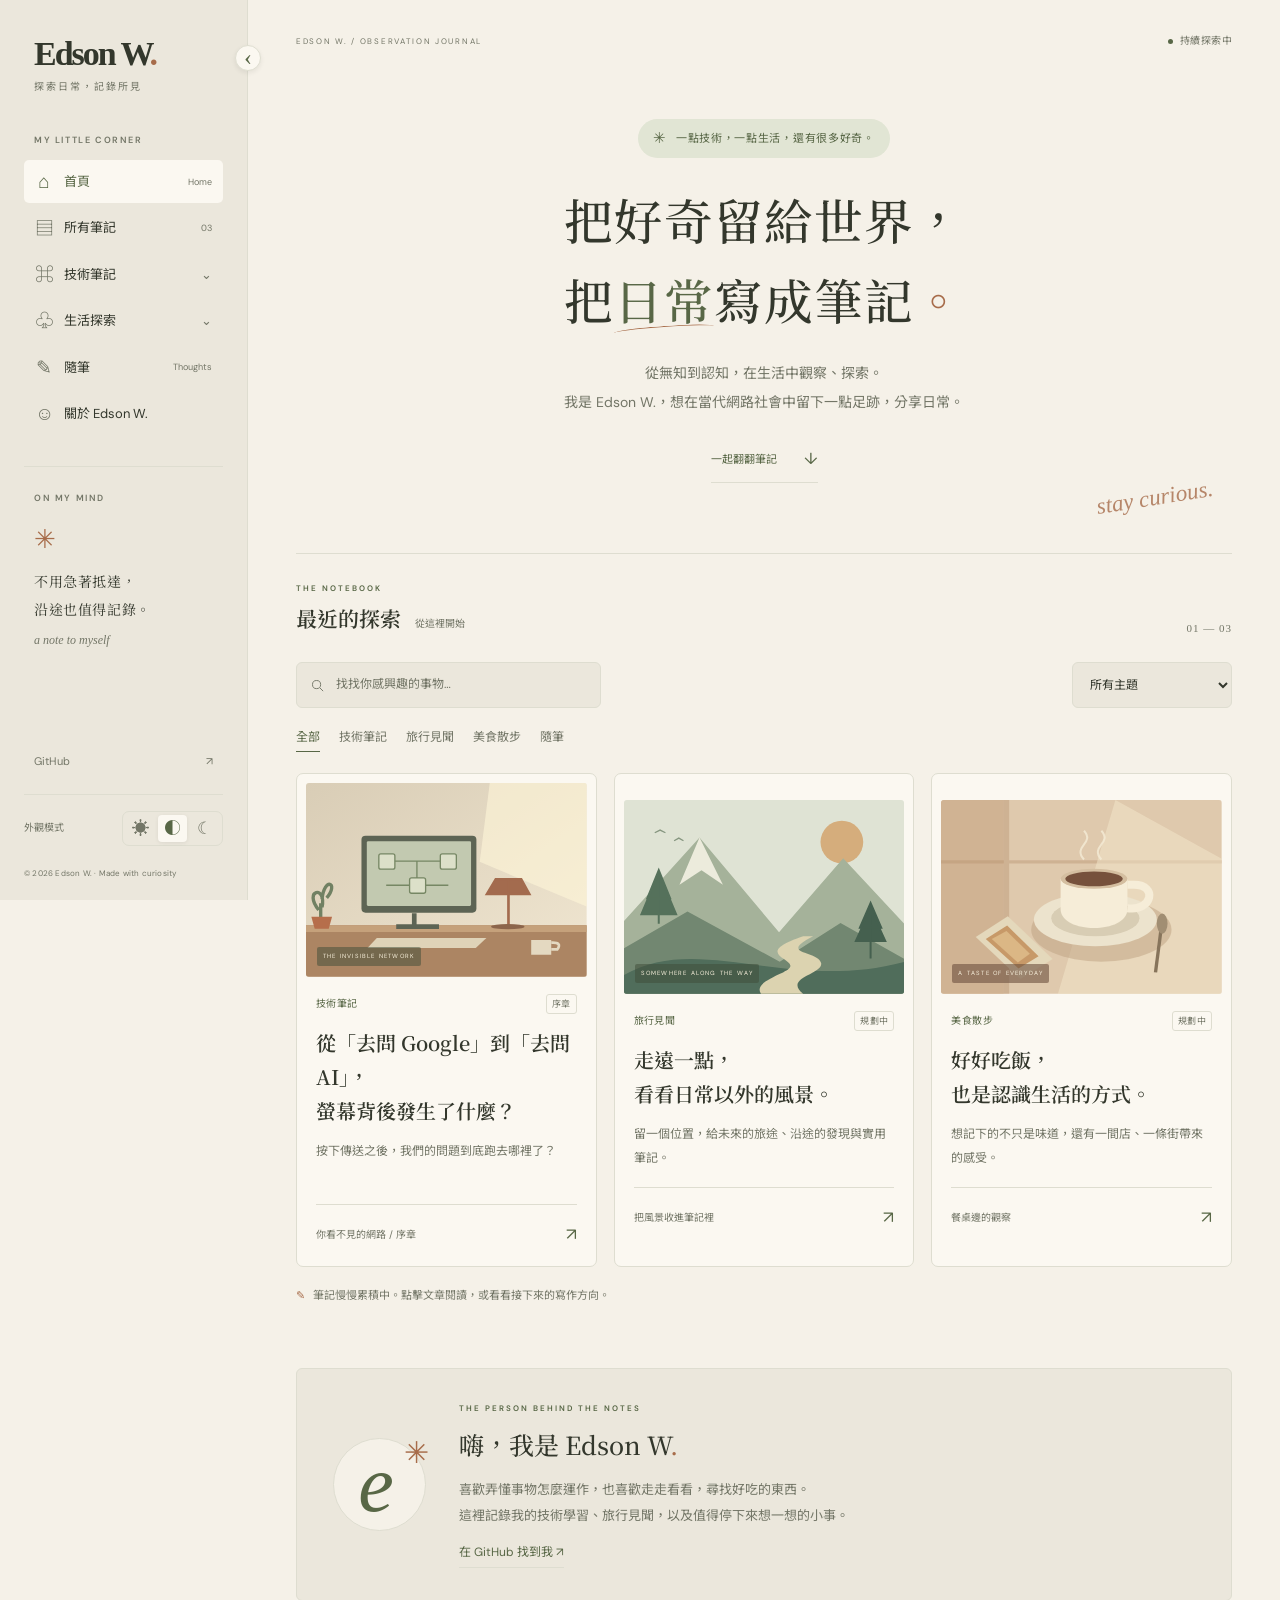
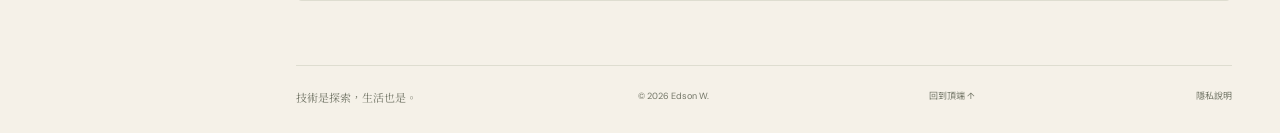
==== commit 86008824: "加入 GA4 流量統計與隱私說明 連接 G-S80PVVEQZD，排除本機預覽，關閉廣告訊號並在全站頁尾提供資料用途說明。" ====
--- a/index.html
+++ b/index.html
@@ -17,6 +17,7 @@
   </script>
   <link rel="stylesheet" href="/style.css?v=3">
   <script src="/script.js?v=5" defer></script>
+  <script src="/analytics.js?v=1" defer></script>
 </head>
 <body>
   <a class="skip-link" href="#main">跳至主要內容</a>
@@ -54,7 +55,7 @@
         <p class="planning-note"><span aria-hidden="true">✎</span> 筆記慢慢累積中。點擊文章閱讀，或看看接下來的寫作方向。</p><span class="sr-only" id="results-status" aria-live="polite"></span>
       </section>
       <section class="about-section" id="about"><div class="about-symbol" aria-hidden="true">e<span>✳</span></div><div class="about-copy"><span class="eyebrow">THE PERSON BEHIND THE NOTES</span><h2>嗨，我是 Edson W<span>.</span></h2><p>喜歡弄懂事物怎麼運作，也喜歡走走看看，尋找好吃的東西。<br>這裡記錄我的技術學習、旅行見聞，以及值得停下來想一想的小事。</p><a href="https://github.com/EdweiDev" target="_blank" rel="noopener noreferrer">在 GitHub 找到我 ↗</a></div></section>
-      <footer><span class="footer-note">技術是探索，生活也是。</span><span>© <span class="year">2026</span> Edson W.</span><a href="#main">回到頂端 ↑</a></footer>
+      <footer><span class="footer-note">技術是探索，生活也是。</span><span>© <span class="year">2026</span> Edson W.</span><a href="#main">回到頂端 ↑</a><a href="/privacy/">隱私說明</a></footer>
     </div>
   </main>
   <dialog id="article-dialog" aria-labelledby="dialog-title"><button class="dialog-close" aria-label="關閉文章規劃">×</button><span class="eyebrow">WORK IN PROGRESS / 文章規劃</span><h2 id="dialog-title"></h2><p id="dialog-description"></p><h3>想一起探索的問題</h3><ul id="dialog-outline"></ul><p class="dialog-note">這篇還在醞釀中，正式文章完成後會放在這裡。</p><button class="dialog-done">繼續逛逛 ↗</button></dialog>
